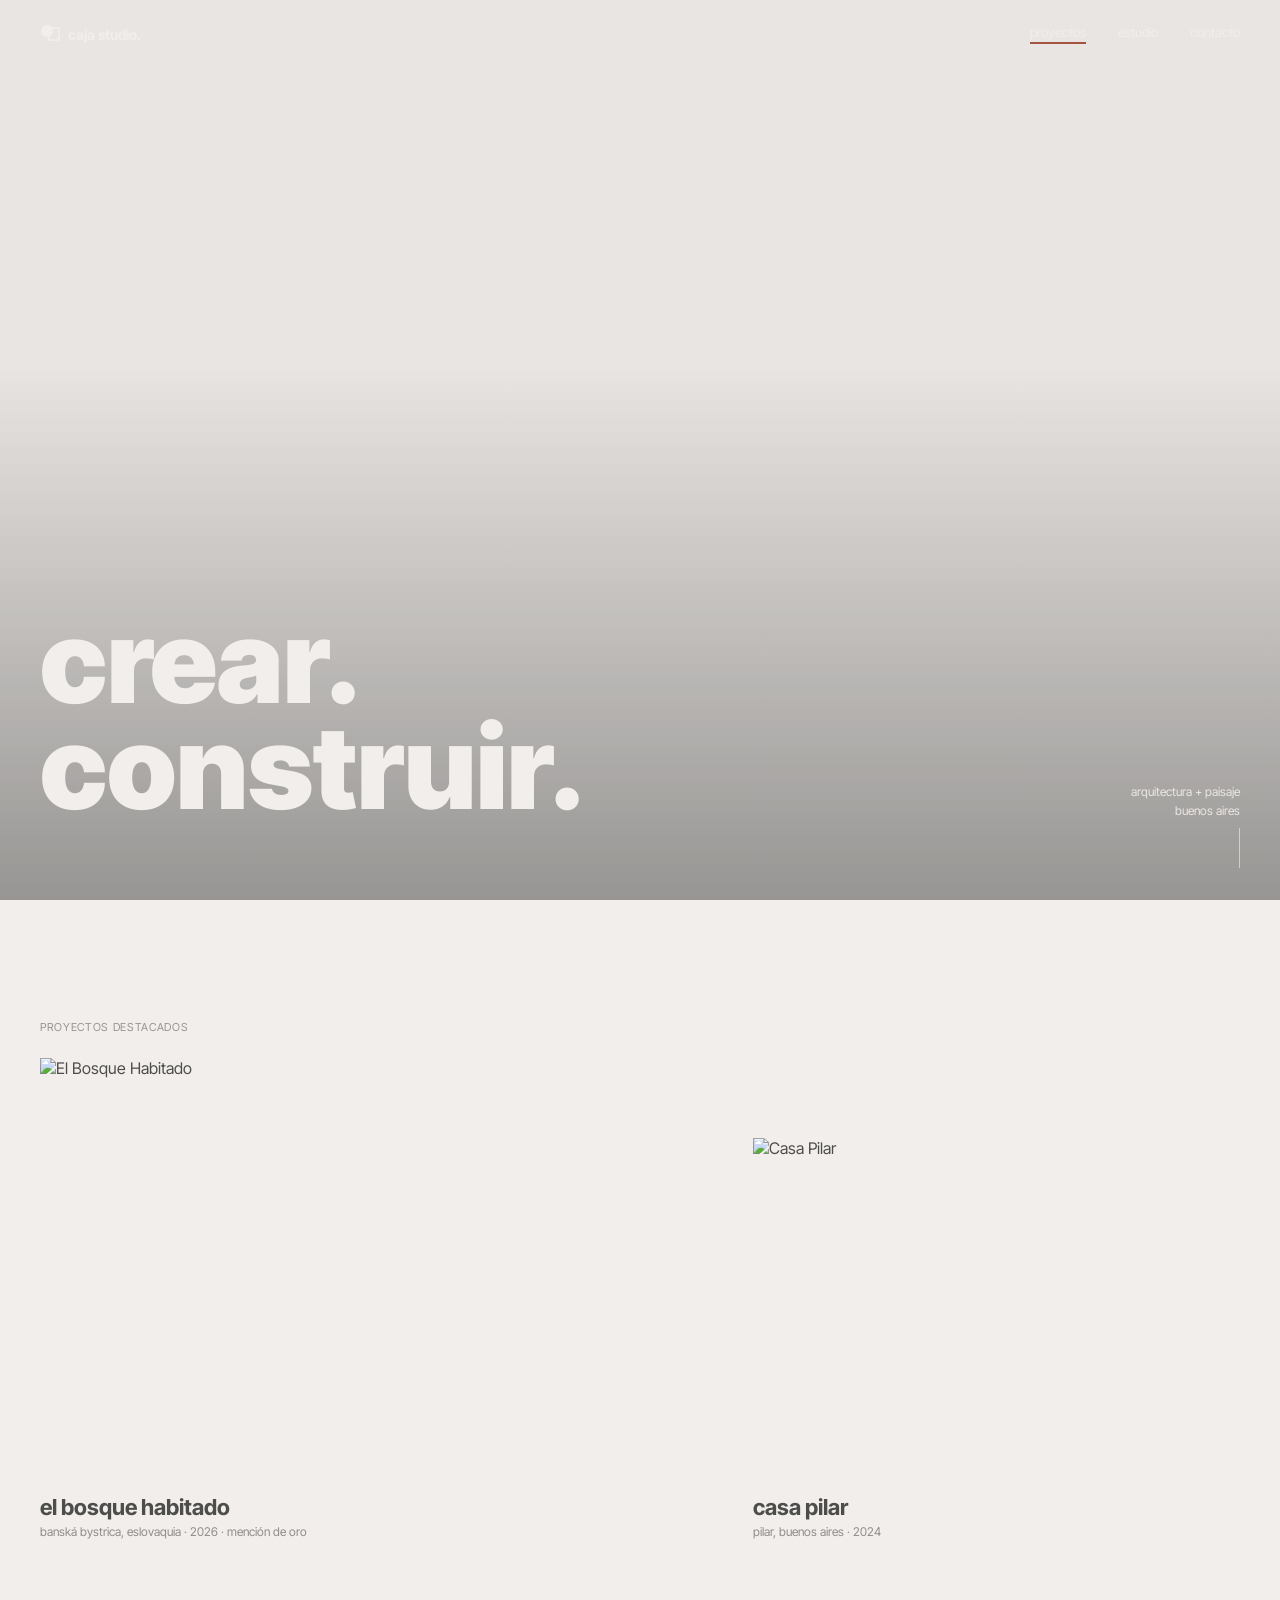
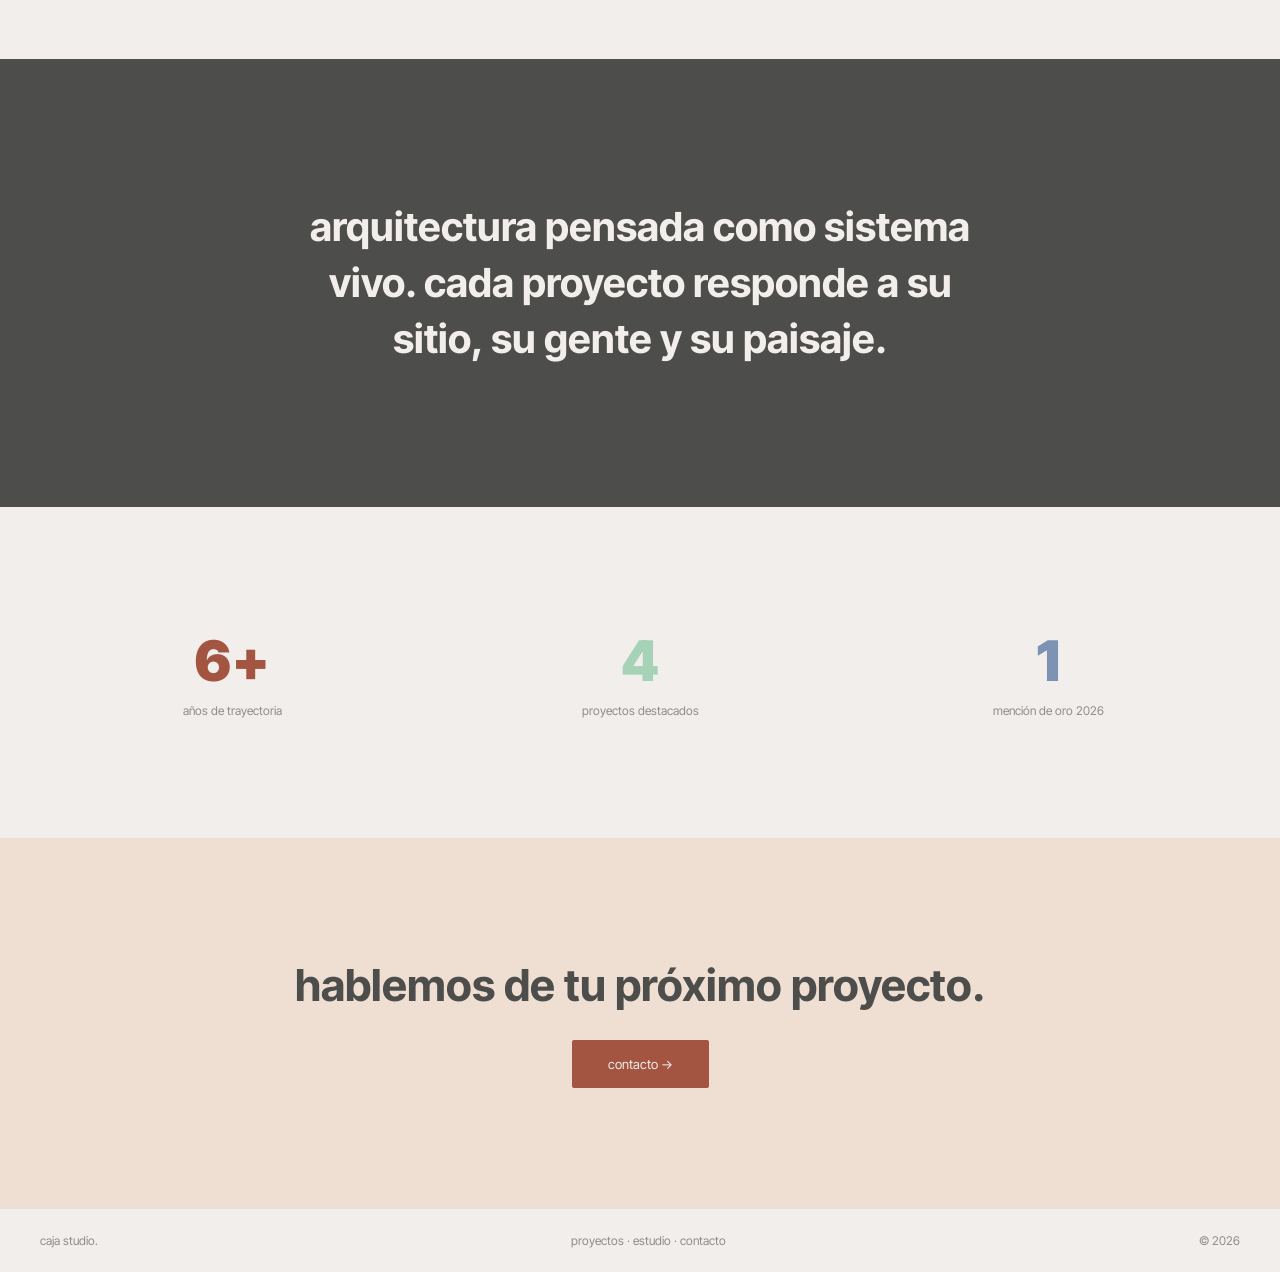
==== index.html @ 57c5302b "Add files via upload" ====
<!DOCTYPE html>
<html lang="es">
<head>
<meta charset="UTF-8">
<meta name="viewport" content="width=device-width, initial-scale=1.0">
<title>Caja Studio — Arquitectura</title>
<link rel="preconnect" href="https://fonts.googleapis.com">
<link href="https://fonts.googleapis.com/css2?family=Inter+Tight:wght@400;500;700;900&display=swap" rel="stylesheet">
<style>
  :root{
    --bg: #F2EEEB;
    --text: #4D4D4C;
    --terracota: #A45541;
    --beige: #EFDFD2;
    --amarillo: #FCEBB5;
    --verde: #A6D3B8;
    --azul: #7E93B3;
  }
  *{margin:0;padding:0;box-sizing:border-box;}
  html{scroll-behavior:smooth;}
  body{
    font-family:'Inter Tight', sans-serif;
    background:var(--bg);
    color:var(--text);
    overflow-x:hidden;
  }
  a{color:inherit;text-decoration:none;}

  /* ---- Header ---- */
  header{
    position:fixed;top:0;left:0;right:0;z-index:100;
    display:flex;align-items:center;justify-content:space-between;
    padding:24px 40px;
    background:transparent;
    transition:background-color .3s ease, padding .3s ease;
  }
  header.scrolled{
    background:var(--bg);
    padding:16px 40px;
    border-bottom:0.5px solid rgba(77,77,76,0.12);
  }
  .logo{display:flex;align-items:center;gap:8px;font-weight:700;font-size:14px;color:var(--text);transition:color .3s ease;}
  header:not(.scrolled) .logo{color:var(--bg);}
  .logo svg circle{fill:currentColor;}
  .logo svg rect{stroke:currentColor;}

  nav{display:flex;gap:32px;font-size:13px;}
  nav a{color:var(--text);position:relative;padding-bottom:4px;transition:color .3s ease;}
  header:not(.scrolled) nav a{color:var(--bg);}
  nav a::after{content:'';position:absolute;left:0;bottom:0;width:0;height:2px;background:var(--terracota);transition:width .2s ease;}
  nav a:hover::after{width:100%;}
  nav a.active::after{width:100%;}

  /* ---- Hero ---- */
  .hero{
    position:relative;
    height:100vh;
    overflow:hidden;
    display:flex;
    align-items:flex-end;
  }
  .hero-bg{
    position:absolute;
    top:0;left:0;
    width:100%;
    height:130%;
    background-image:url('https://images.unsplash.com/photo-1600585154340-be6161a56a0c?w=1600&q=80&fit=crop');
    background-size:cover;
    background-position:center;
    will-change:transform;
  }
  .hero-overlay{
    position:absolute;inset:0;
    background:linear-gradient(to top, rgba(77,77,76,0.55), rgba(77,77,76,0.05) 60%);
  }
  .hero-content{
    position:relative;
    z-index:2;
    padding:0 40px 80px;
    display:flex;
    justify-content:space-between;
    align-items:flex-end;
    width:100%;
  }
  .hero-title{
    font-size:clamp(48px, 9vw, 128px);
    font-weight:900;
    line-height:0.92;
    color:var(--bg);
  }
  .hero-sub{
    font-size:12px;
    color:var(--bg);
    text-align:right;
    line-height:1.6;
    opacity:.9;
  }
  .scroll-cue{
    position:absolute;
    bottom:32px;right:40px;
    z-index:2;
    display:flex;flex-direction:column;align-items:center;gap:8px;
  }
  .scroll-cue-line{
    width:1px;height:40px;background:var(--bg);opacity:.6;
    animation:scrollPulse 2s ease-in-out infinite;
  }
  @keyframes scrollPulse{0%,100%{opacity:.2}50%{opacity:.8}}

  /* ---- Section wrapper ---- */
  section{padding:120px 40px;}
  .eyebrow{
    font-size:11px;letter-spacing:.06em;text-transform:uppercase;
    color:var(--text);opacity:.55;margin-bottom:24px;
  }

  /* ---- Featured projects (grid asimétrico 7+5) ---- */
  .projects-grid{
    display:grid;
    grid-template-columns: 7fr 5fr;
    gap:32px;
  }
  .project-card{cursor:pointer;}
  .project-card img{
    width:100%;height:420px;object-fit:cover;display:block;
    transition:opacity .3s ease;
  }
  .project-card.small img{height:340px;margin-top:80px;}
  .project-name{font-size:22px;font-weight:700;margin-top:16px;}
  .project-meta{font-size:12px;opacity:.6;margin-top:4px;}
  .project-card:hover img{opacity:.85;}

  /* ---- Manifiesto ---- */
  .manifesto{
    background:var(--text);
    color:var(--bg);
    text-align:center;
    padding:140px 40px;
  }
  .manifesto p{
    font-size:clamp(24px, 4vw, 40px);
    font-weight:700;
    max-width:720px;
    margin:0 auto;
    line-height:1.4;
    opacity:0;
    transform:translateY(24px);
    transition:opacity .8s ease, transform .8s ease;
  }
  .manifesto p.visible{opacity:1;transform:translateY(0);}

  /* ---- Stats ---- */
  .stats{
    display:grid;
    grid-template-columns:repeat(3,1fr);
    text-align:center;
    gap:24px;
  }
  .stat-num{font-size:56px;font-weight:900;}
  .stat-num.c1{color:var(--terracota);}
  .stat-num.c2{color:var(--verde);}
  .stat-num.c3{color:var(--azul);}
  .stat-label{font-size:12px;opacity:.6;margin-top:8px;}

  /* ---- CTA ---- */
  .cta{
    background:var(--beige);
    text-align:center;
  }
  .cta h2{font-size:clamp(28px,4vw,44px);font-weight:700;margin-bottom:28px;}
  .btn-primary{
    background:var(--terracota);color:var(--bg);
    border:none;padding:16px 36px;font-size:13px;font-family:inherit;
    border-radius:2px;cursor:pointer;
    transition:background-color .2s ease, transform .2s ease;
  }
  .btn-primary:hover{background:#8a4636;transform:translateX(4px);}

  /* ---- Footer ---- */
  footer{
    display:flex;justify-content:space-between;align-items:center;
    padding:24px 40px;
    font-size:12px;opacity:.6;
    border-top:0.5px solid rgba(77,77,76,0.15);
  }

  @media (max-width:768px){
    .projects-grid{grid-template-columns:1fr;}
    .project-card.small img{margin-top:0;}
    .hero-content{flex-direction:column;align-items:flex-start;gap:16px;}
    .hero-sub{text-align:left;}
    nav{display:none;}
    section{padding:80px 24px;}
  }

  @media (prefers-reduced-motion: reduce){
    html{scroll-behavior:auto;}
    .hero-bg{transform:none !important;}
    .manifesto p{transition:none;opacity:1;transform:none;}
    .scroll-cue-line{animation:none;}
  }
</style>
</head>
<body>

<header id="header">
  <a href="index.html" class="logo">
    <svg width="20" height="20" viewBox="0 0 20 20"><circle cx="7" cy="7" r="6"/><rect x="9" y="4" width="10" height="12" fill="none" stroke-width="1.5"/></svg>
    caja studio.
  </a>
  <nav>
    <a href="index.html" class="active">proyectos</a>
    <a href="estudio.html">estudio</a>
    <a href="contacto.html">contacto</a>
  </nav>
</header>

<section class="hero" style="padding:0;">
  <div class="hero-bg" id="heroBg"></div>
  <div class="hero-overlay"></div>
  <div class="hero-content">
    <div class="hero-title">crear.<br>construir.</div>
    <div class="hero-sub">arquitectura + paisaje<br>buenos aires</div>
  </div>
  <div class="scroll-cue"><div class="scroll-cue-line"></div></div>
</section>

<section>
  <div class="eyebrow">proyectos destacados</div>
  <div class="projects-grid">
    <div class="project-card">
      <img src="https://images.unsplash.com/photo-1449844908441-8829872d2607?w=1000&q=80&fit=crop" alt="El Bosque Habitado">
      <div class="project-name">el bosque habitado</div>
      <div class="project-meta">banská bystrica, eslovaquia · 2026 · mención de oro</div>
    </div>
    <div class="project-card small">
      <img src="https://images.unsplash.com/photo-1512917774080-9991f1c4c750?w=800&q=80&fit=crop" alt="Casa Pilar">
      <div class="project-name">casa pilar</div>
      <div class="project-meta">pilar, buenos aires · 2024</div>
    </div>
  </div>
</section>

<section class="manifesto">
  <p id="manifestoText">arquitectura pensada como sistema vivo. cada proyecto responde a su sitio, su gente y su paisaje.</p>
</section>

<section>
  <div class="stats">
    <div><div class="stat-num c1">6+</div><div class="stat-label">años de trayectoria</div></div>
    <div><div class="stat-num c2">4</div><div class="stat-label">proyectos destacados</div></div>
    <div><div class="stat-num c3">1</div><div class="stat-label">mención de oro 2026</div></div>
  </div>
</section>

<section class="cta">
  <h2>hablemos de tu próximo proyecto.</h2>
  <button class="btn-primary">contacto →</button>
</section>

<footer>
  <span>caja studio.</span>
  <span>proyectos · estudio · contacto</span>
  <span>© 2026</span>
</footer>

<script>
  var header = document.getElementById('header');
  var heroBg = document.getElementById('heroBg');
  var manifesto = document.getElementById('manifestoText');
  var reduceMotion = window.matchMedia('(prefers-reduced-motion: reduce)').matches;
  var ticking = false;

  function onScroll(){
    var y = window.scrollY || window.pageYOffset;

    if(y > 60){ header.classList.add('scrolled'); }
    else{ header.classList.remove('scrolled'); }

    if(!reduceMotion){
      var offset = y * 0.35;
      heroBg.style.transform = 'translateY(' + offset + 'px)';
    }

    ticking = false;
  }

  window.addEventListener('scroll', function(){
    if(!ticking){
      window.requestAnimationFrame(onScroll);
      ticking = true;
    }
  });

  var observer = new IntersectionObserver(function(entries){
    entries.forEach(function(entry){
      if(entry.isIntersecting){
        manifesto.classList.add('visible');
      }
    });
  }, { threshold: 0.3 });
  observer.observe(manifesto);
</script>

</body>
</html>
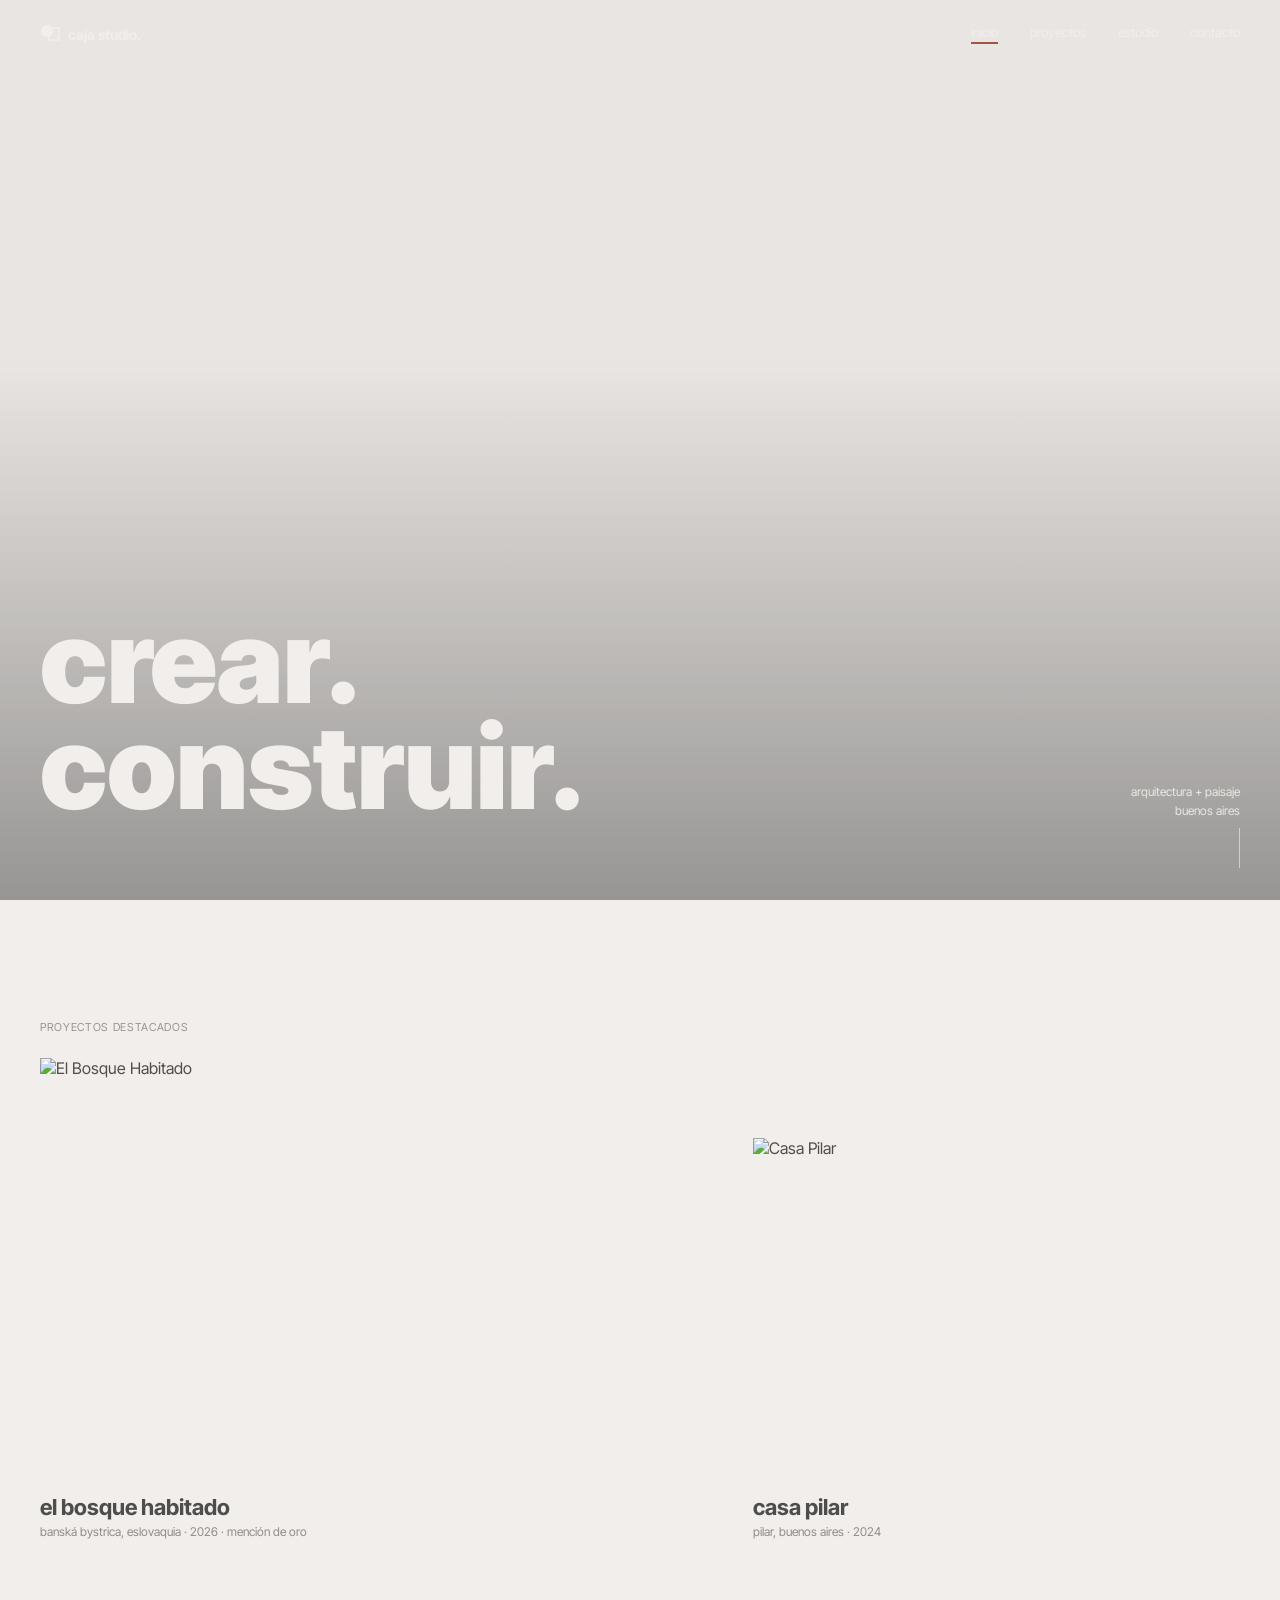
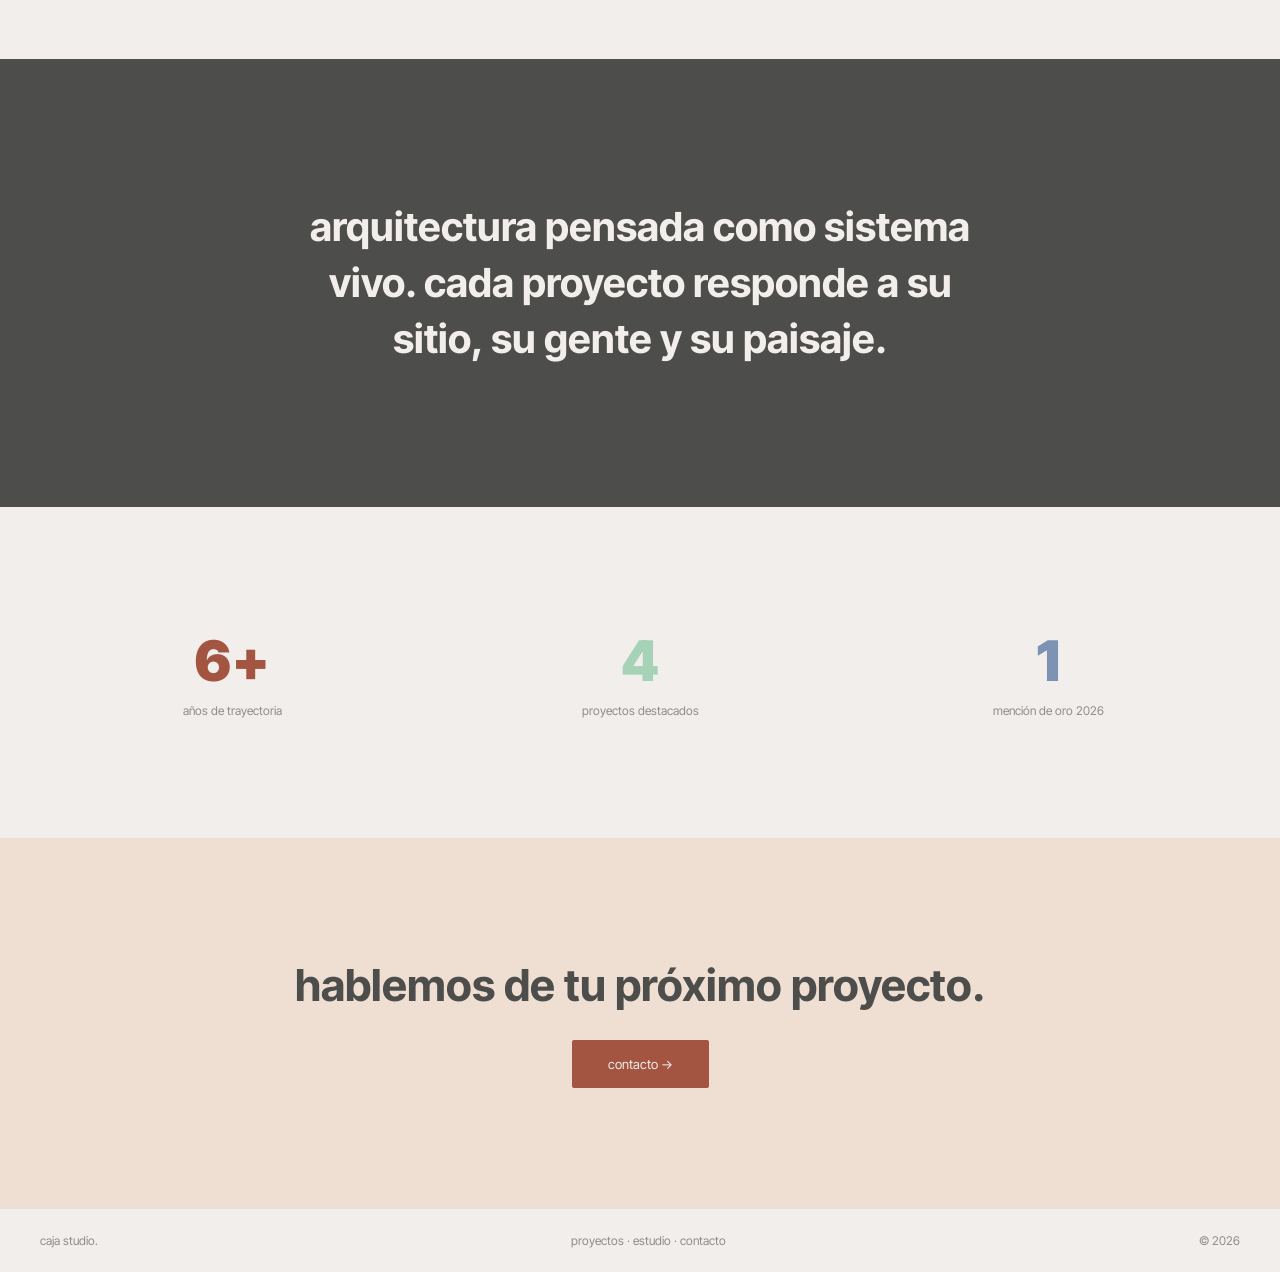
==== commit b0fcb648: "Add files via upload" ====
--- a/index.html
+++ b/index.html
@@ -209,7 +209,8 @@
     caja studio.
   </a>
   <nav>
-    <a href="index.html" class="active">proyectos</a>
+    <a href="index.html" class="active">inicio</a>
+    <a href="proyectos.html">proyectos</a>
     <a href="estudio.html">estudio</a>
     <a href="contacto.html">contacto</a>
   </nav>
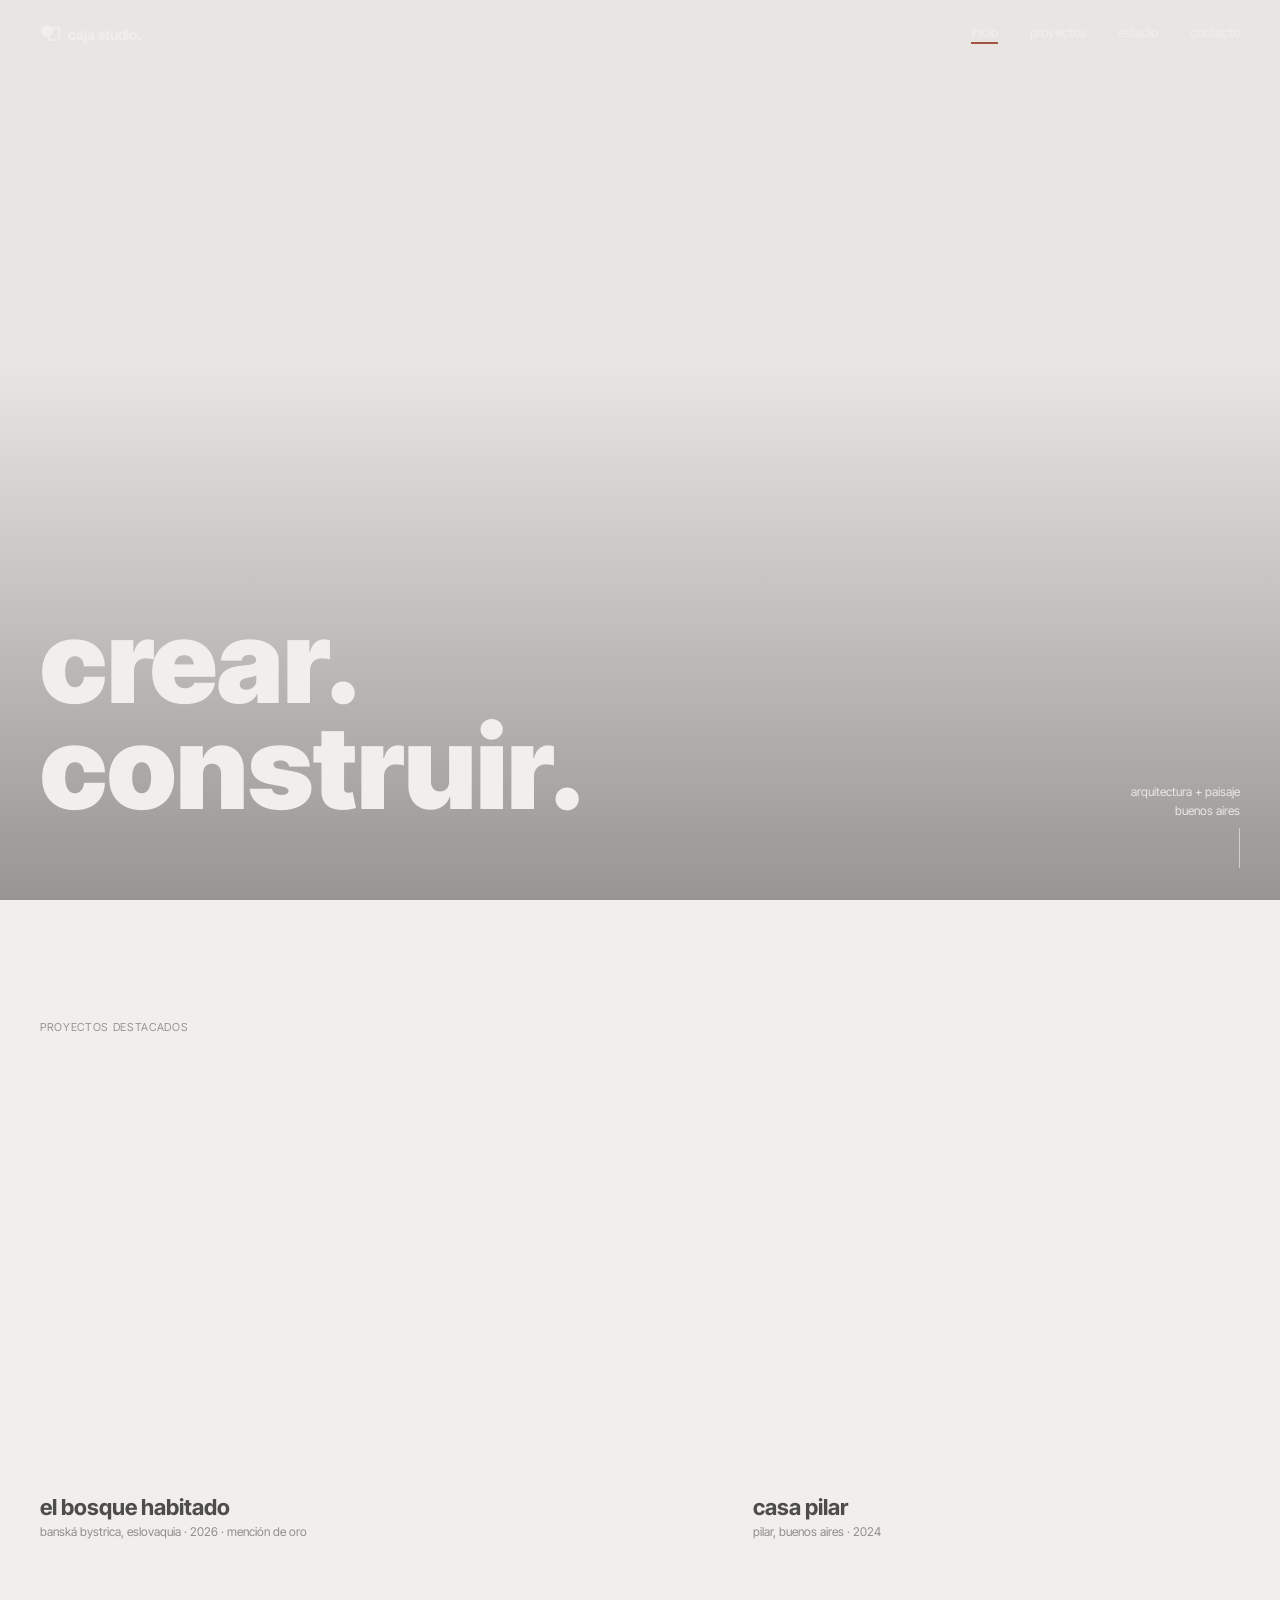
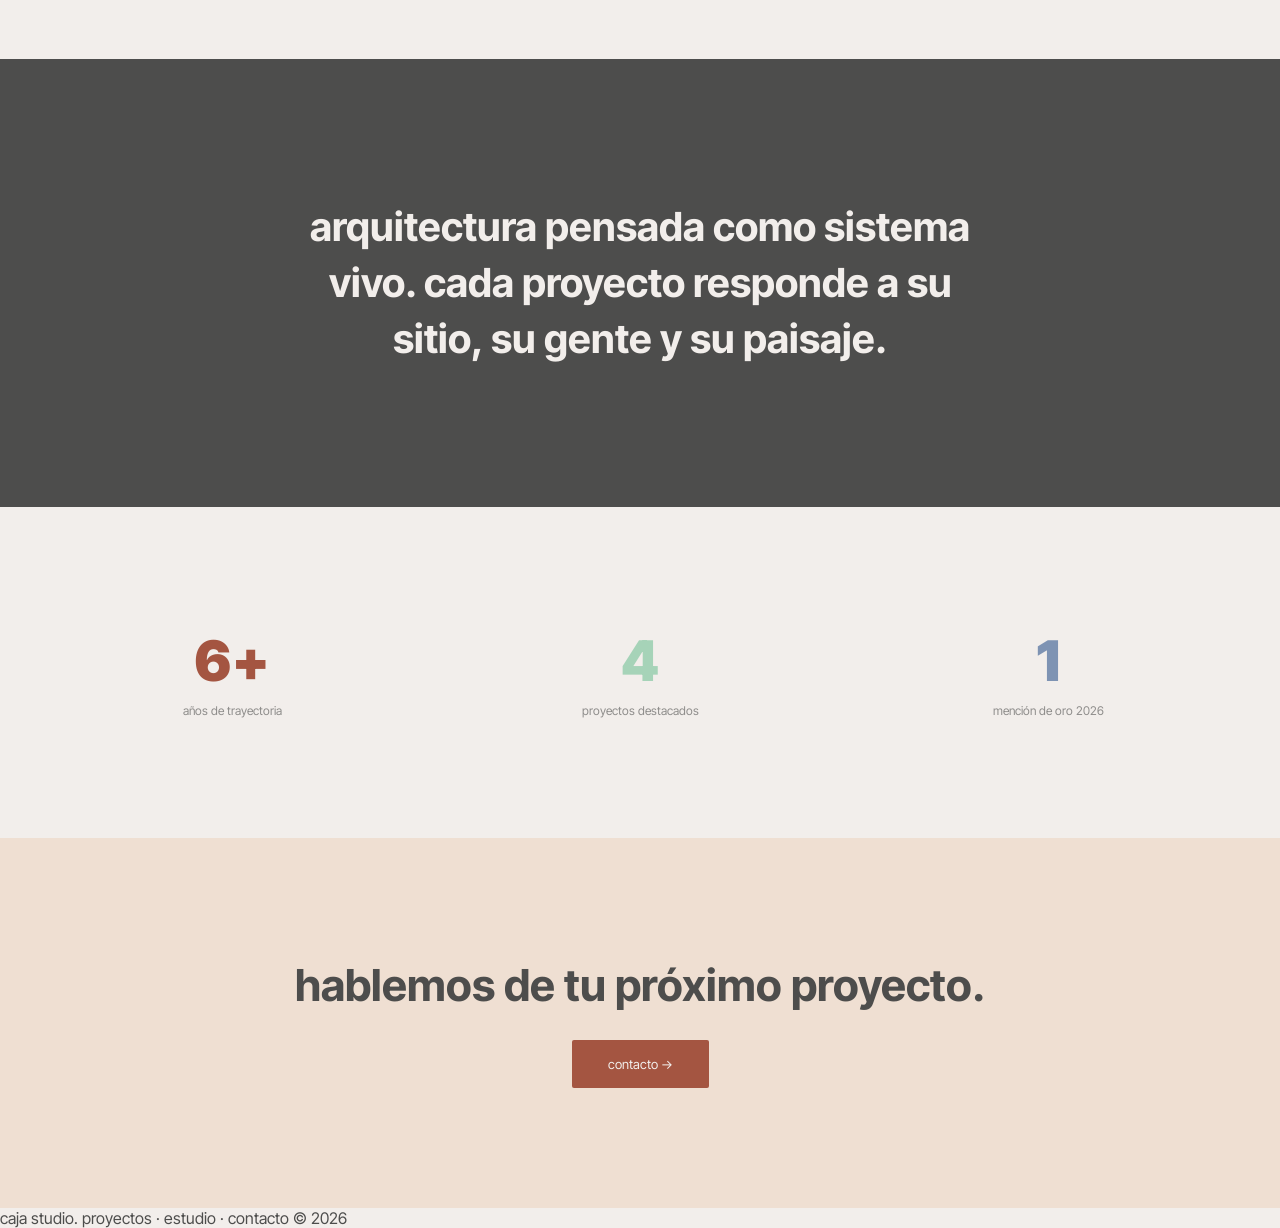
==== commit f6702f1c: "Add files via upload" ====
--- a/index.html
+++ b/index.html
@@ -1,205 +1,12 @@
 <!DOCTYPE html>
 <html lang="es">
 <head>
-<meta charset="UTF-8">
-<meta name="viewport" content="width=device-width, initial-scale=1.0">
-<title>Caja Studio — Arquitectura</title>
-<link rel="preconnect" href="https://fonts.googleapis.com">
-<link href="https://fonts.googleapis.com/css2?family=Inter+Tight:wght@400;500;700;900&display=swap" rel="stylesheet">
-<style>
-  :root{
-    --bg: #F2EEEB;
-    --text: #4D4D4C;
-    --terracota: #A45541;
-    --beige: #EFDFD2;
-    --amarillo: #FCEBB5;
-    --verde: #A6D3B8;
-    --azul: #7E93B3;
-  }
-  *{margin:0;padding:0;box-sizing:border-box;}
-  html{scroll-behavior:smooth;}
-  body{
-    font-family:'Inter Tight', sans-serif;
-    background:var(--bg);
-    color:var(--text);
-    overflow-x:hidden;
-  }
-  a{color:inherit;text-decoration:none;}
-
-  /* ---- Header ---- */
-  header{
-    position:fixed;top:0;left:0;right:0;z-index:100;
-    display:flex;align-items:center;justify-content:space-between;
-    padding:24px 40px;
-    background:transparent;
-    transition:background-color .3s ease, padding .3s ease;
-  }
-  header.scrolled{
-    background:var(--bg);
-    padding:16px 40px;
-    border-bottom:0.5px solid rgba(77,77,76,0.12);
-  }
-  .logo{display:flex;align-items:center;gap:8px;font-weight:700;font-size:14px;color:var(--text);transition:color .3s ease;}
-  header:not(.scrolled) .logo{color:var(--bg);}
-  .logo svg circle{fill:currentColor;}
-  .logo svg rect{stroke:currentColor;}
-
-  nav{display:flex;gap:32px;font-size:13px;}
-  nav a{color:var(--text);position:relative;padding-bottom:4px;transition:color .3s ease;}
-  header:not(.scrolled) nav a{color:var(--bg);}
-  nav a::after{content:'';position:absolute;left:0;bottom:0;width:0;height:2px;background:var(--terracota);transition:width .2s ease;}
-  nav a:hover::after{width:100%;}
-  nav a.active::after{width:100%;}
-
-  /* ---- Hero ---- */
-  .hero{
-    position:relative;
-    height:100vh;
-    overflow:hidden;
-    display:flex;
-    align-items:flex-end;
-  }
-  .hero-bg{
-    position:absolute;
-    top:0;left:0;
-    width:100%;
-    height:130%;
-    background-image:url('https://images.unsplash.com/photo-1600585154340-be6161a56a0c?w=1600&q=80&fit=crop');
-    background-size:cover;
-    background-position:center;
-    will-change:transform;
-  }
-  .hero-overlay{
-    position:absolute;inset:0;
-    background:linear-gradient(to top, rgba(77,77,76,0.55), rgba(77,77,76,0.05) 60%);
-  }
-  .hero-content{
-    position:relative;
-    z-index:2;
-    padding:0 40px 80px;
-    display:flex;
-    justify-content:space-between;
-    align-items:flex-end;
-    width:100%;
-  }
-  .hero-title{
-    font-size:clamp(48px, 9vw, 128px);
-    font-weight:900;
-    line-height:0.92;
-    color:var(--bg);
-  }
-  .hero-sub{
-    font-size:12px;
-    color:var(--bg);
-    text-align:right;
-    line-height:1.6;
-    opacity:.9;
-  }
-  .scroll-cue{
-    position:absolute;
-    bottom:32px;right:40px;
-    z-index:2;
-    display:flex;flex-direction:column;align-items:center;gap:8px;
-  }
-  .scroll-cue-line{
-    width:1px;height:40px;background:var(--bg);opacity:.6;
-    animation:scrollPulse 2s ease-in-out infinite;
-  }
-  @keyframes scrollPulse{0%,100%{opacity:.2}50%{opacity:.8}}
-
-  /* ---- Section wrapper ---- */
-  section{padding:120px 40px;}
-  .eyebrow{
-    font-size:11px;letter-spacing:.06em;text-transform:uppercase;
-    color:var(--text);opacity:.55;margin-bottom:24px;
-  }
-
-  /* ---- Featured projects (grid asimétrico 7+5) ---- */
-  .projects-grid{
-    display:grid;
-    grid-template-columns: 7fr 5fr;
-    gap:32px;
-  }
-  .project-card{cursor:pointer;}
-  .project-card img{
-    width:100%;height:420px;object-fit:cover;display:block;
-    transition:opacity .3s ease;
-  }
-  .project-card.small img{height:340px;margin-top:80px;}
-  .project-name{font-size:22px;font-weight:700;margin-top:16px;}
-  .project-meta{font-size:12px;opacity:.6;margin-top:4px;}
-  .project-card:hover img{opacity:.85;}
-
-  /* ---- Manifiesto ---- */
-  .manifesto{
-    background:var(--text);
-    color:var(--bg);
-    text-align:center;
-    padding:140px 40px;
-  }
-  .manifesto p{
-    font-size:clamp(24px, 4vw, 40px);
-    font-weight:700;
-    max-width:720px;
-    margin:0 auto;
-    line-height:1.4;
-    opacity:0;
-    transform:translateY(24px);
-    transition:opacity .8s ease, transform .8s ease;
-  }
-  .manifesto p.visible{opacity:1;transform:translateY(0);}
-
-  /* ---- Stats ---- */
-  .stats{
-    display:grid;
-    grid-template-columns:repeat(3,1fr);
-    text-align:center;
-    gap:24px;
-  }
-  .stat-num{font-size:56px;font-weight:900;}
-  .stat-num.c1{color:var(--terracota);}
-  .stat-num.c2{color:var(--verde);}
-  .stat-num.c3{color:var(--azul);}
-  .stat-label{font-size:12px;opacity:.6;margin-top:8px;}
-
-  /* ---- CTA ---- */
-  .cta{
-    background:var(--beige);
-    text-align:center;
-  }
-  .cta h2{font-size:clamp(28px,4vw,44px);font-weight:700;margin-bottom:28px;}
-  .btn-primary{
-    background:var(--terracota);color:var(--bg);
-    border:none;padding:16px 36px;font-size:13px;font-family:inherit;
-    border-radius:2px;cursor:pointer;
-    transition:background-color .2s ease, transform .2s ease;
-  }
-  .btn-primary:hover{background:#8a4636;transform:translateX(4px);}
-
-  /* ---- Footer ---- */
-  footer{
-    display:flex;justify-content:space-between;align-items:center;
-    padding:24px 40px;
-    font-size:12px;opacity:.6;
-    border-top:0.5px solid rgba(77,77,76,0.15);
-  }
-
-  @media (max-width:768px){
-    .projects-grid{grid-template-columns:1fr;}
-    .project-card.small img{margin-top:0;}
-    .hero-content{flex-direction:column;align-items:flex-start;gap:16px;}
-    .hero-sub{text-align:left;}
-    nav{display:none;}
-    section{padding:80px 24px;}
-  }
-
-  @media (prefers-reduced-motion: reduce){
-    html{scroll-behavior:auto;}
-    .hero-bg{transform:none !important;}
-    .manifesto p{transition:none;opacity:1;transform:none;}
-    .scroll-cue-line{animation:none;}
-  }
-</style>
+  <meta charset="UTF-8">
+  <meta name="viewport" content="width=device-width, initial-scale=1.0">
+  <title>Caja Studio — Arquitectura</title>
+  <link rel="preconnect" href="https://fonts.googleapis.com">
+  <link href="https://fonts.googleapis.com/css2?family=Inter+Tight:wght@400;500;700;900&display=swap" rel="stylesheet">
+  <link rel="stylesheet" href="style.css">
 </head>
 <body>
 
@@ -217,7 +24,9 @@
 </header>
 
 <section class="hero" style="padding:0;">
-  <div class="hero-bg" id="heroBg"></div>
+  <div class="parallax-wrapper" style="position:absolute; inset:0; height:100vh;">
+    <div class="parallax parallax-bg" style="background-image:url('https://images.unsplash.com/photo-1600585154340-be6161a56a0c?w=1600&q=80&fit=crop'); background-size:cover; background-position:center;"></div>
+  </div>
   <div class="hero-overlay"></div>
   <div class="hero-content">
     <div class="hero-title">crear.<br>construir.</div>
@@ -230,12 +39,16 @@
   <div class="eyebrow">proyectos destacados</div>
   <div class="projects-grid">
     <div class="project-card">
-      <img src="https://images.unsplash.com/photo-1449844908441-8829872d2607?w=1000&q=80&fit=crop" alt="El Bosque Habitado">
+      <div class="parallax-wrapper" style="height: 420px;">
+        <img class="parallax" data-speed="0.06" src="https://images.unsplash.com/photo-1449844908441-8829872d2607?w=1000&q=80&fit=crop" alt="El Bosque Habitado">
+      </div>
       <div class="project-name">el bosque habitado</div>
       <div class="project-meta">banská bystrica, eslovaquia · 2026 · mención de oro</div>
     </div>
     <div class="project-card small">
-      <img src="https://images.unsplash.com/photo-1512917774080-9991f1c4c750?w=800&q=80&fit=crop" alt="Casa Pilar">
+      <div class="parallax-wrapper" style="height: 340px;">
+        <img class="parallax" data-speed="0.12" src="https://images.unsplash.com/photo-1512917774080-9991f1c4c750?w=800&q=80&fit=crop" alt="Casa Pilar">
+      </div>
       <div class="project-name">casa pilar</div>
       <div class="project-meta">pilar, buenos aires · 2024</div>
     </div>
@@ -256,7 +69,7 @@
 
 <section class="cta">
   <h2>hablemos de tu próximo proyecto.</h2>
-  <button class="btn-primary">contacto →</button>
+  <a href="contacto.html" class="btn-primary" style="display:inline-block;">contacto →</a>
 </section>
 
 <footer>
@@ -265,43 +78,6 @@
   <span>© 2026</span>
 </footer>
 
-<script>
-  var header = document.getElementById('header');
-  var heroBg = document.getElementById('heroBg');
-  var manifesto = document.getElementById('manifestoText');
-  var reduceMotion = window.matchMedia('(prefers-reduced-motion: reduce)').matches;
-  var ticking = false;
-
-  function onScroll(){
-    var y = window.scrollY || window.pageYOffset;
-
-    if(y > 60){ header.classList.add('scrolled'); }
-    else{ header.classList.remove('scrolled'); }
-
-    if(!reduceMotion){
-      var offset = y * 0.35;
-      heroBg.style.transform = 'translateY(' + offset + 'px)';
-    }
-
-    ticking = false;
-  }
-
-  window.addEventListener('scroll', function(){
-    if(!ticking){
-      window.requestAnimationFrame(onScroll);
-      ticking = true;
-    }
-  });
-
-  var observer = new IntersectionObserver(function(entries){
-    entries.forEach(function(entry){
-      if(entry.isIntersecting){
-        manifesto.classList.add('visible');
-      }
-    });
-  }, { threshold: 0.3 });
-  observer.observe(manifesto);
-</script>
-
+<script src="main.js"></script>
 </body>
 </html>
--- a/style.css
+++ b/style.css
@@ -0,0 +1,513 @@
+/* ==========================================================================
+   CAJA STUDIO — GLOBAL DESIGN SYSTEM & STYLES
+   ========================================================================== */
+
+:root {
+  --bg: #F2EEEB;
+  --text: #4D4D4C;
+  --terracota: #A45541;
+  --beige: #EFDFD2;
+  --amarillo: #FCEBB5;
+  --verde: #A6D3B8;
+  --azul: #7E93B3;
+}
+
+* {
+  margin: 0;
+  padding: 0;
+  box-sizing: border-box;
+}
+
+html {
+  scroll-behavior: smooth;
+}
+
+body {
+  font-family: 'Inter Tight', sans-serif;
+  background: var(--bg);
+  color: var(--text);
+  overflow-x: hidden;
+}
+
+a {
+  color: inherit;
+  text-decoration: none;
+}
+
+/* ---- Componentes Comunes ---- */
+.eyebrow {
+  font-size: 11px;
+  letter-spacing: .06em;
+  text-transform: uppercase;
+  color: var(--text);
+  opacity: .55;
+  margin-bottom: 24px;
+}
+
+/* ==========================================================================
+   HEADER & NAVIGATION
+   ========================================================================== */
+
+header {
+  position: fixed;
+  top: 0; left: 0; right: 0;
+  z-index: 100;
+  display: flex;
+  align-items: center;
+  justify-content: space-between;
+  padding: 24px 40px;
+  background: transparent;
+  transition: background-color .3s ease, padding .3s ease, border-color .3s ease;
+  border-bottom: 0.5px solid transparent;
+}
+
+header.scrolled, header.header-solid {
+  background: var(--bg);
+  padding: 16px 40px;
+  border-bottom: 0.5px solid rgba(77, 77, 76, 0.12);
+}
+
+header.header-solid:not(.scrolled) {
+  padding: 16px 40px;
+}
+
+.logo {
+  display: flex;
+  align-items: center;
+  gap: 8px;
+  font-weight: 700;
+  font-size: 14px;
+  color: var(--text);
+  transition: color .3s ease;
+}
+
+header:not(.scrolled):not(.header-solid) .logo {
+  color: var(--bg);
+}
+
+.logo svg circle { fill: currentColor; }
+.logo svg rect { stroke: currentColor; }
+
+nav {
+  display: flex;
+  gap: 32px;
+  font-size: 13px;
+}
+
+nav a {
+  color: var(--text);
+  position: relative;
+  padding-bottom: 4px;
+  transition: color .3s ease;
+}
+
+header:not(.scrolled):not(.header-solid) nav a {
+  color: var(--bg);
+}
+
+nav a::after {
+  content: '';
+  position: absolute;
+  left: 0; bottom: 0;
+  width: 0; height: 2px;
+  background: var(--terracota);
+  transition: width .2s ease;
+}
+
+nav a:hover::after, nav a.active::after {
+  width: 100%;
+}
+
+/* ==========================================================================
+   PARALLAX ENGINE SYSTEM
+   ========================================================================== */
+
+.parallax-wrapper {
+  overflow: hidden;
+  position: relative;
+  width: 100%;
+  height: 100%;
+}
+
+.parallax {
+  will-change: transform;
+  display: block;
+}
+
+img.parallax {
+  width: 100%;
+  height: 100%;
+  object-fit: cover;
+  transform: scale(1.15); /* Compensación de bordes para imágenes animadas */
+}
+
+.parallax-bg {
+  width: 100%;
+  height: 100%;
+  transform: scale(1.15);
+}
+
+/* ==========================================================================
+   PAGE: INICIO (INDEX)
+   ========================================================================== */
+
+.hero {
+  position: relative;
+  height: 100vh;
+  overflow: hidden;
+  display: flex;
+  align-items: flex-end;
+}
+
+.hero-overlay {
+  position: absolute; inset: 0;
+  background: linear-gradient(to top, rgba(77,77,76,0.55), rgba(77,77,76,0.05) 60%);
+  z-index: 1;
+}
+
+.hero-content {
+  position: relative;
+  z-index: 2;
+  padding: 0 40px 80px;
+  display: flex;
+  justify-content: space-between;
+  align-items: flex-end;
+  width: 100%;
+}
+
+.hero-title {
+  font-size: clamp(48px, 9vw, 128px);
+  font-weight: 900;
+  line-height: 0.92;
+  color: var(--bg);
+}
+
+.hero-sub {
+  font-size: 12px;
+  color: var(--bg);
+  text-align: right;
+  line-height: 1.6;
+  opacity: .9;
+}
+
+.scroll-cue {
+  position: absolute;
+  bottom: 32px; right: 40px;
+  z-index: 2;
+  display: flex; flex-direction: column; align-items: center; gap: 8px;
+}
+
+.scroll-cue-line {
+  width: 1px; height: 40px; background: var(--bg); opacity: .6;
+  animation: scrollPulse 2s ease-in-out infinite;
+}
+
+@keyframes scrollPulse { 0%, 100% { opacity: .2 } 50% { opacity: .8 } }
+
+section { padding: 120px 40px; }
+
+.projects-grid {
+  display: grid;
+  grid-template-columns: 7fr 5fr;
+  gap: 32px;
+}
+
+.project-card { cursor: pointer; }
+.project-card.small { margin-top: 80px; }
+.project-name { font-size: 22px; font-weight: 700; margin-top: 16px; }
+.project-meta { font-size: 12px; opacity: .6; margin-top: 4px; }
+
+.manifesto {
+  background: var(--text);
+  color: var(--bg);
+  text-align: center;
+  padding: 140px 40px;
+}
+
+.manifesto p {
+  font-size: clamp(24px, 4vw, 40px);
+  font-weight: 700;
+  max-width: 720px;
+  margin: 0 auto;
+  line-height: 1.4;
+  opacity: 0;
+  transform: translateY(24px);
+  transition: opacity .8s ease, transform .8s ease;
+}
+
+.manifesto p.visible { opacity: 1; transform: translateY(0); }
+
+.stats {
+  display: grid;
+  grid-template-columns: repeat(3,1fr);
+  text-align: center;
+  gap: 24px;
+}
+
+.stat-num { font-size: 56px; font-weight: 900; }
+.stat-num.c1 { color: var(--terracota); }
+.stat-num.c2 { color: var(--verde); }
+.stat-num.c3 { color: var(--azul); }
+.stat-label { font-size: 12px; opacity: .6; margin-top: 8px; }
+
+.cta {
+  background: var(--beige);
+  text-align: center;
+}
+
+.cta h2 { font-size: clamp(28px, 4vw, 44px); font-weight: 700; margin-bottom: 28px; }
+
+.btn-primary {
+  background: var(--terracota); color: var(--bg);
+  border: none; padding: 16px 36px; font-size: 13px; font-family: inherit;
+  border-radius: 2px; cursor: pointer;
+  transition: background-color .2s ease, transform .2s ease;
+}
+
+.btn-primary:hover { background: #8a4636; transform: translateX(4px); }
+
+/* ==========================================================================
+   PAGE: PROYECTOS
+   ========================================================================== */
+
+.page-head {
+  padding: 140px 40px 32px;
+  display: flex;
+  justify-content: space-between;
+  align-items: flex-end;
+  flex-wrap: wrap;
+  gap: 16px;
+}
+
+.page-title { font-size: clamp(36px, 6vw, 84px); font-weight: 900; line-height: 0.95; }
+
+.filters { display: flex; gap: 20px; font-size: 13px; }
+
+.filters button {
+  background: none; border: none; font-family: inherit; font-size: 13px; color: var(--text);
+  opacity: .5; cursor: pointer; padding-bottom: 4px; border-bottom: 2px solid transparent;
+  transition: opacity .2s ease, border-color .2s ease;
+}
+
+.filters button.active, .filters button:hover { opacity: 1; border-color: var(--terracota); }
+
+.mosaic {
+  display: grid;
+  grid-template-columns: repeat(6, 1fr);
+  grid-auto-rows: 110px;
+  gap: 2px;
+  padding: 0 40px;
+}
+
+.mosaic figure { margin: 0; position: relative; overflow: hidden; cursor: pointer; }
+
+.mosaic figure:hover img { transform: scale(1.04); }
+
+.mosaic figcaption {
+  position: absolute; left: 8px; bottom: 8px;
+  font-size: 10px; color: #F2EEEB;
+  background: rgba(77, 77, 76, 0.55);
+  padding: 2px 7px;
+  opacity: 0; transition: opacity .25s ease;
+  z-index: 2;
+}
+
+.mosaic figure:hover figcaption { opacity: 1; }
+
+.m-a { grid-column: span 2; grid-row: span 3; }
+.m-b { grid-column: span 2; grid-row: span 2; }
+.m-c { grid-column: span 2; grid-row: span 2; }
+.m-d { grid-column: span 2; grid-row: span 3; }
+.m-e { grid-column: span 2; grid-row: span 2; }
+.m-f { grid-column: span 2; grid-row: span 2; }
+.m-g { grid-column: span 3; grid-row: span 2; }
+.m-h { grid-column: span 3; grid-row: span 2; }
+
+.index-list { padding: 120px 40px 100px; }
+.index-eyebrow { font-size: 11px; letter-spacing: .06em; text-transform: uppercase; opacity: .5; margin-bottom: 24px; }
+
+.index-row {
+  display: flex; justify-content: space-between; align-items: center;
+  padding: 22px 0; border-top: 0.5px solid rgba(77, 77, 76, 0.18);
+  font-size: clamp(20px, 3vw, 34px); font-weight: 700;
+  transition: color .2s ease;
+}
+
+.index-row:last-child { border-bottom: 0.5px solid rgba(77, 77, 76, 0.18); }
+.index-row:hover { color: var(--terracota); }
+.index-cat { font-size: 12px; font-weight: 400; opacity: .55; }
+
+/* ==========================================================================
+   PAGE: ESTUDIO
+   ========================================================================== */
+
+.estudio-hero {
+  display: grid;
+  grid-template-columns: 1fr 1fr;
+  gap: 48px;
+  align-items: center;
+  padding: 140px 40px 60px;
+}
+
+.hero-line { font-size: clamp(32px, 4.5vw, 56px); font-weight: 900; line-height: 1.05; }
+.hero-line em { color: var(--terracota); font-style: normal; }
+
+.block {
+  display: grid;
+  grid-template-columns: 5fr 7fr;
+  gap: 40px;
+  align-items: center;
+  padding: 60px 40px;
+}
+
+.block.reverse { grid-template-columns: 7fr 5fr; }
+.block.reverse .block-text { order: 2; }
+.block-text p { font-size: 16px; line-height: 1.7; max-width: 440px; }
+
+.process-grid { display: grid; grid-template-columns: repeat(4, 1fr); gap: 24px; }
+.process-step { padding: 24px 0; border-top: 2px solid var(--text); }
+.process-icon { margin-bottom: 16px; }
+.process-title { font-size: 15px; font-weight: 700; margin-bottom: 8px; }
+.process-desc { font-size: 13px; opacity: .7; line-height: 1.6; }
+
+.timeline-row {
+  display: grid;
+  grid-template-columns: 140px 1fr;
+  gap: 24px;
+  padding: 20px 0;
+  border-bottom: 0.5px solid rgba(77, 77, 76, 0.15);
+}
+
+.timeline-year { font-size: 14px; font-weight: 700; color: var(--terracota); }
+.timeline-role { font-size: 15px; font-weight: 700; }
+.timeline-company { font-size: 13px; opacity: .65; margin-top: 2px; }
+
+.edu-award { display: grid; grid-template-columns: 1fr 1fr; gap: 32px; margin-top: 48px; }
+.edu-award h3 { font-size: 12px; text-transform: uppercase; letter-spacing: .05em; opacity: .55; margin-bottom: 12px; }
+.edu-award p { font-size: 14px; line-height: 1.6; }
+
+.award-badge {
+  display: inline-block; background: var(--amarillo); color: var(--text);
+  font-size: 11px; padding: 4px 10px; border-radius: 2px; margin-top: 8px;
+}
+
+.contact-block { background: var(--text); color: var(--bg); text-align: center; }
+.contact-block h2 { font-size: clamp(28px, 4vw, 44px); font-weight: 700; margin-bottom: 24px; }
+.contact-details { font-size: 14px; line-height: 2; opacity: .9; }
+.contact-details a { border-bottom: 1px solid rgba(242, 238, 235, 0.3); }
+
+/* ==========================================================================
+   PAGE: CONTACTO
+   ========================================================================== */
+
+.top-block {
+  display: flex; justify-content: space-between; align-items: flex-start;
+  flex-wrap: wrap; gap: 40px; padding: 140px 40px 60px;
+}
+
+.email-big {
+  font-size: clamp(28px, 4vw, 48px); font-weight: 700;
+  border-bottom: 2px solid transparent; transition: border-color .2s ease;
+}
+
+.email-big:hover { border-color: var(--terracota); color: var(--terracota); }
+
+.locations { display: flex; gap: 64px; flex-wrap: wrap; }
+.location h4 { font-size: 13px; font-weight: 700; margin-bottom: 10px; }
+.location p { font-size: 13px; line-height: 1.6; opacity: .75; }
+
+.location a {
+  display: inline-block; margin-top: 8px; font-size: 13px; font-weight: 500;
+  color: var(--terracota); border-bottom: 1px solid rgba(164, 85, 65, 0.4);
+}
+
+.giant-cta {
+  display: block; width: 100%; padding: 0 40px; line-height: 0.82;
+  font-weight: 900; color: var(--terracota); font-size: clamp(90px, 17vw, 260px);
+  letter-spacing: -0.02em; white-space: nowrap; overflow: hidden; text-overflow: clip;
+}
+
+.giant-cta:hover { color: #8a4636; }
+
+main#form { display: grid; grid-template-columns: 1fr 1fr; background: var(--text); }
+.form-side { padding: 100px 60px; display: flex; flex-direction: column; justify-content: center; }
+.form-side .eyebrow { color: var(--bg); opacity: .5; }
+.form-title { font-size: clamp(24px, 3vw, 34px); font-weight: 900; line-height: 1.1; margin-bottom: 36px; color: var(--bg); }
+
+.field { position: relative; margin-bottom: 32px; }
+
+.field input, .field textarea {
+  width: 100%; border: none; border-bottom: 1px solid rgba(242, 238, 235, 0.3);
+  background: transparent; font-family: inherit; font-size: 16px; color: var(--bg);
+  padding: 8px 0; outline: none; transition: border-color .2s ease; resize: none;
+}
+
+.field textarea { min-height: 80px; }
+.field label { position: absolute; left: 0; top: 8px; font-size: 16px; color: var(--bg); opacity: .5; pointer-events: none; transition: all .2s ease; }
+.field input:focus, .field textarea:focus { border-color: var(--terracota); }
+
+.field input:focus ~ label,
+.field input:not(:placeholder-shown) ~ label,
+.field textarea:focus ~ label,
+.field textarea:not(:placeholder-shown) ~ label {
+  top: -14px; font-size: 11px; opacity: .9; color: var(--terracota);
+}
+
+.btn-submit {
+  background: var(--terracota); color: var(--bg); border: none;
+  padding: 16px 36px; font-size: 13px; font-family: inherit; border-radius: 2px;
+  cursor: pointer; align-self: flex-start; display: flex; align-items: center; gap: 8px;
+  transition: background-color .2s ease, transform .2s ease;
+}
+
+.btn-submit:hover { background: #8a4636; transform: translateX(4px); }
+.form-note { font-size: 11px; opacity: .5; margin-top: 16px; color: var(--bg); }
+
+.info-side {
+  padding: 100px 60px; display: flex; flex-direction: column; justify-content: center; gap: 40px;
+  border-left: 0.5px solid rgba(242, 238, 235, 0.15);
+}
+
+.info-block .eyebrow { color: var(--bg); opacity: .5; }
+
+.info-block a, .info-block p {
+  font-size: clamp(18px, 2vw, 24px); font-weight: 700; line-height: 1.4; display: block; color: var(--bg);
+}
+
+.info-block a { border-bottom: 1px solid rgba(242, 238, 235, 0.25); width: fit-content; }
+.info-block a:hover { border-color: var(--terracota); color: var(--terracota); }
+.socials { display: flex; gap: 24px; font-size: 13px; }
+.socials a { opacity: .8; font-weight: 500; color: var(--bg); }
+.socials a:hover { opacity: 1; color: var(--terracota); }
+
+/* ==========================================================================
+   RESPONSIVE LAYOUT RESPONSES
+   ========================================================================== */
+
+@media (max-width: 900px) {
+  .projects-grid { grid-template-columns: 1fr; }
+  .project-card.small { margin-top: 0; }
+  .hero-content { flex-direction: column; align-items: flex-start; gap: 16px; }
+  .hero-sub { text-align: left; }
+  section { padding: 80px 24px; }
+
+  .mosaic { grid-template-columns: repeat(2, 1fr); grid-auto-rows: 140px; }
+  .m-a, .m-b, .m-c, .m-d, .m-e, .m-f, .m-g, .m-h { grid-column: span 1; grid-row: span 2; }
+  .index-row { flex-direction: column; align-items: flex-start; gap: 4px; }
+
+  .estudio-hero, .block, .block.reverse, .process-grid, .edu-award { grid-template-columns: 1fr; }
+  .block.reverse .block-text { order: 0; }
+  
+  .top-block { flex-direction: column; padding-top: 100px; }
+  main#form { grid-template-columns: 1fr; }
+  .info-side { border-left: none; border-top: 0.5px solid rgba(242, 238, 235, 0.15); }
+  .form-side, .info-side { padding: 60px 24px; }
+  .giant-cta { padding: 0 24px; }
+}
+
+@media (prefers-reduced-motion: reduce) {
+  html { scroll-behavior: auto; }
+  .parallax { transform: none !important; }
+  .manifesto p { transition: none; opacity: 1; transform: none; }
+  .scroll-cue-line { animation: none; }
+}
